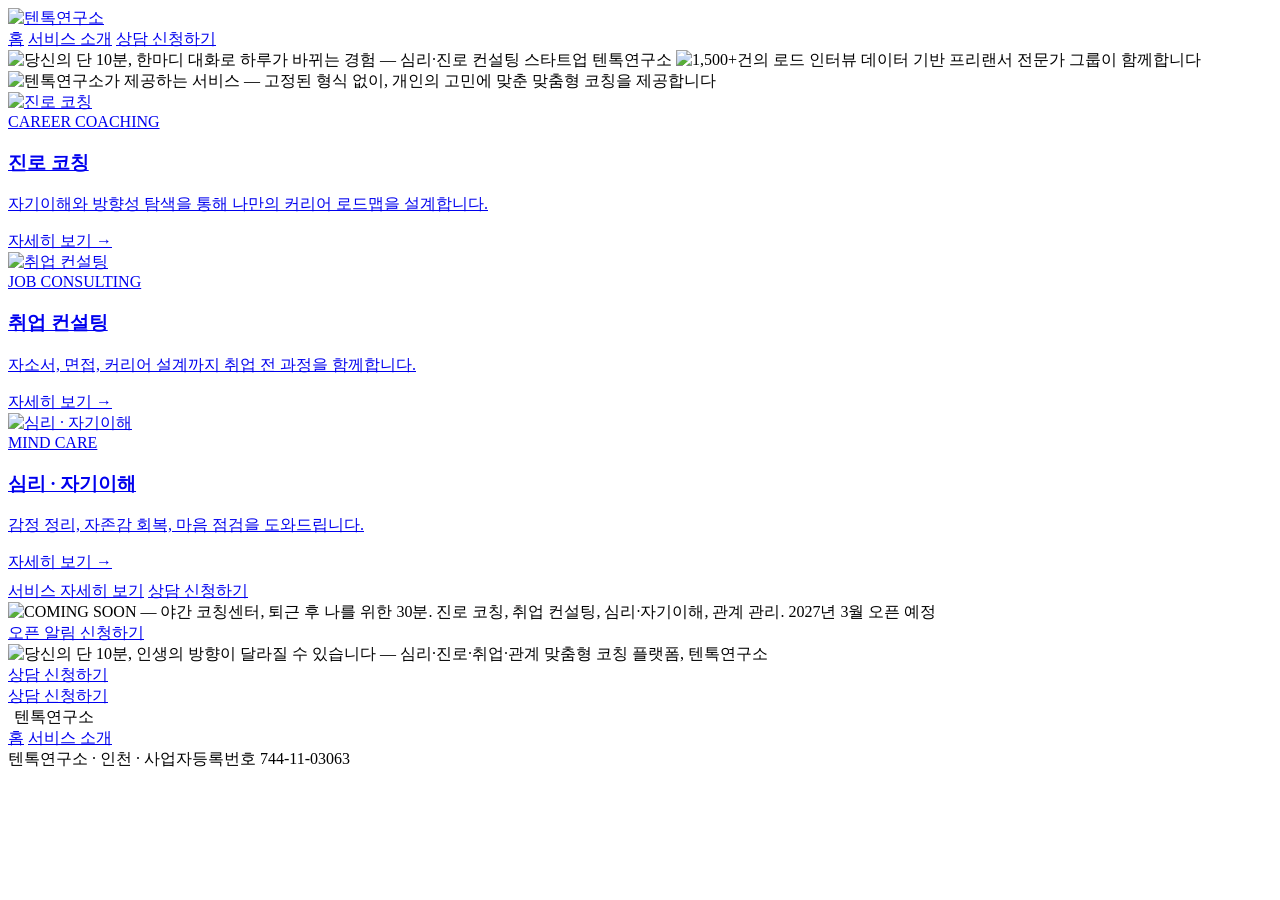
==== index.html @ 1bd574ee "Create index.html" ====
<!DOCTYPE html>
<html lang="ko">
<head>
<meta charset="UTF-8">
<meta name="viewport" content="width=device-width, initial-scale=1.0">
<title>텐톡연구소 | 진로·취업·심리 상담</title>
<meta name="description" content="텐톡연구소는 진로 코칭, 취업 컨설팅, 심리·자기이해 프로그램을 통해 단 10분이라도 진심으로 집중하는 상담을 지향합니다.">
<link rel="stylesheet" href="style.css">
</head>
<body>

<header class="site">
  <div class="wrap">
    <a class="logo" href="index.html"><img src="assets/logo-horizontal.png" alt="텐톡연구소"></a>
    <nav class="main-nav">
      <a href="index.html" onclick="var p=location.pathname.replace(/^.*\//,''); if(p===''||p==='index.html'){location.reload();return false;}">홈</a>
      <a href="service.html">서비스 소개</a>
      <a class="nav-cta" href="https://tentalklabs.netlify.app/" target="_blank" rel="noopener">상담 신청하기</a>
    </nav>
  </div>
</header>

<main>
  <section class="slideshow" aria-label="텐톡연구소 소개">
    <img src="assets/hero-photo.jpg" class="slide is-active" alt="당신의 단 10분, 한마디 대화로 하루가 바뀌는 경험 — 심리·진로 컨설팅 스타트업 텐톡연구소">
    <img src="assets/hero-photo-2.jpg" class="slide" alt="1,500+건의 로드 인터뷰 데이터 기반 프리랜서 전문가 그룹이 함께합니다">
  </section>

  <section class="block">
    <div class="banner-wrap">
      <img class="banner-img" src="assets/services-bg.jpg" alt="텐톡연구소가 제공하는 서비스 — 고정된 형식 없이, 개인의 고민에 맞춘 맞춤형 코칭을 제공합니다">
    </div>
    <div class="wrap">
      <div class="grid">
        <a class="card" href="service.html#career">
          <img src="assets/career.jpg" alt="진로 코칭">
          <div class="card-body">
            <div class="tag">CAREER COACHING</div>
            <h3>진로 코칭</h3>
            <p>자기이해와 방향성 탐색을 통해 나만의 커리어 로드맵을 설계합니다.</p>
            <span class="card-link">자세히 보기 →</span>
          </div>
        </a>
        <a class="card" href="service.html#consult">
          <img src="assets/consult.jpg" alt="취업 컨설팅">
          <div class="card-body">
            <div class="tag">JOB CONSULTING</div>
            <h3>취업 컨설팅</h3>
            <p>자소서, 면접, 커리어 설계까지 취업 전 과정을 함께합니다.</p>
            <span class="card-link">자세히 보기 →</span>
          </div>
        </a>
        <a class="card" href="service.html#mind">
          <img src="assets/mind.jpg" alt="심리 · 자기이해">
          <div class="card-body">
            <div class="tag">MIND CARE</div>
            <h3>심리 · 자기이해</h3>
            <p>감정 정리, 자존감 회복, 마음 점검을 도와드립니다.</p>
            <span class="card-link">자세히 보기 →</span>
          </div>
        </a>
      </div>

      <div class="cta-row" style="margin-top:8px;">
        <a class="btn btn-primary" href="service.html">서비스 자세히 보기</a>
        <a class="btn btn-ghost" href="https://tentalklabs.netlify.app/" target="_blank" rel="noopener">상담 신청하기</a>
      </div>
    </div>
  </section>

  <section class="block">
    <div class="banner-wrap">
      <img class="banner-img" src="assets/apply-bg.jpg" alt="COMING SOON — 야간 코칭센터, 퇴근 후 나를 위한 30분. 진로 코칭, 취업 컨설팅, 심리·자기이해, 관계 관리. 2027년 3월 오픈 예정">
    </div>
    <div class="wrap">
      <div class="cta-row">
        <a class="btn btn-primary" href="https://tentalklabs.netlify.app/" target="_blank" rel="noopener">오픈 알림 신청하기</a>
      </div>
    </div>
  </section>

  <section class="block">
    <div class="banner-wrap">
      <img class="banner-img" src="assets/closing-bg.jpg" alt="당신의 단 10분, 인생의 방향이 달라질 수 있습니다 — 심리·진로·취업·관계 맞춤형 코칭 플랫폼, 텐톡연구소">
    </div>
    <div class="wrap">
      <div class="cta-row">
        <a class="btn btn-primary" href="https://tentalklabs.netlify.app/" target="_blank" rel="noopener">상담 신청하기</a>
      </div>
    </div>
  </section>
</main>

<a class="floating-cta" href="https://tentalklabs.netlify.app/" target="_blank" rel="noopener">상담 신청하기</a>

<footer class="site">
  <div class="wrap">
    <div class="foot-top">
      <div class="foot-brand"><img src="assets/logo-mark.png" alt="" style="height:22px;width:auto;vertical-align:-5px;margin-right:6px;">텐톡연구소</div>
      <div class="foot-links">
        <a href="index.html">홈</a>
        <a href="service.html">서비스 소개</a>
      </div>
    </div>
    <div>텐톡연구소 · 인천 · 사업자등록번호 744-11-03063</div>
  </div>
</footer>

<script>
(function(){
  var slides = document.querySelectorAll('.slideshow .slide');
  if (slides.length < 2) return;
  var i = 0;
  setInterval(function(){
    slides[i].classList.remove('is-active');
    i = (i + 1) % slides.length;
    slides[i].classList.add('is-active');
  }, 4500);
})();
</script>

</body>
</html>
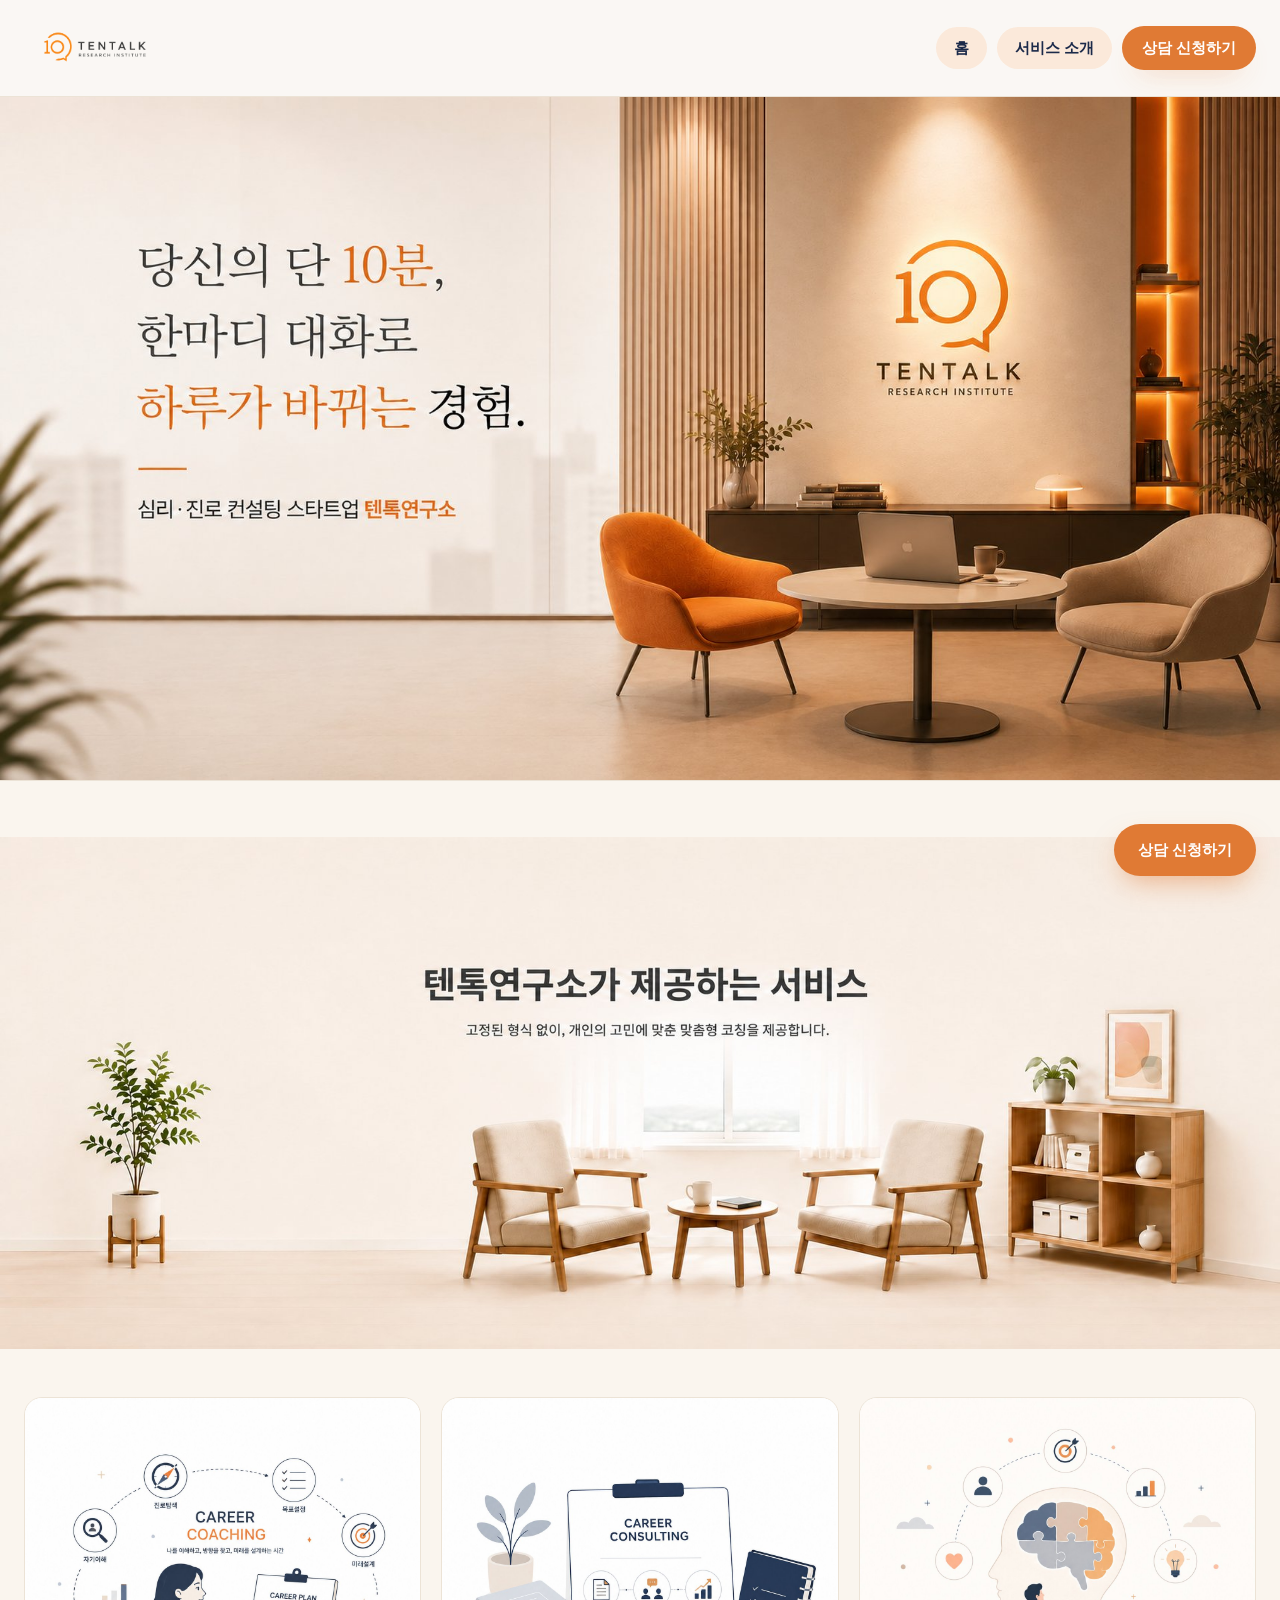
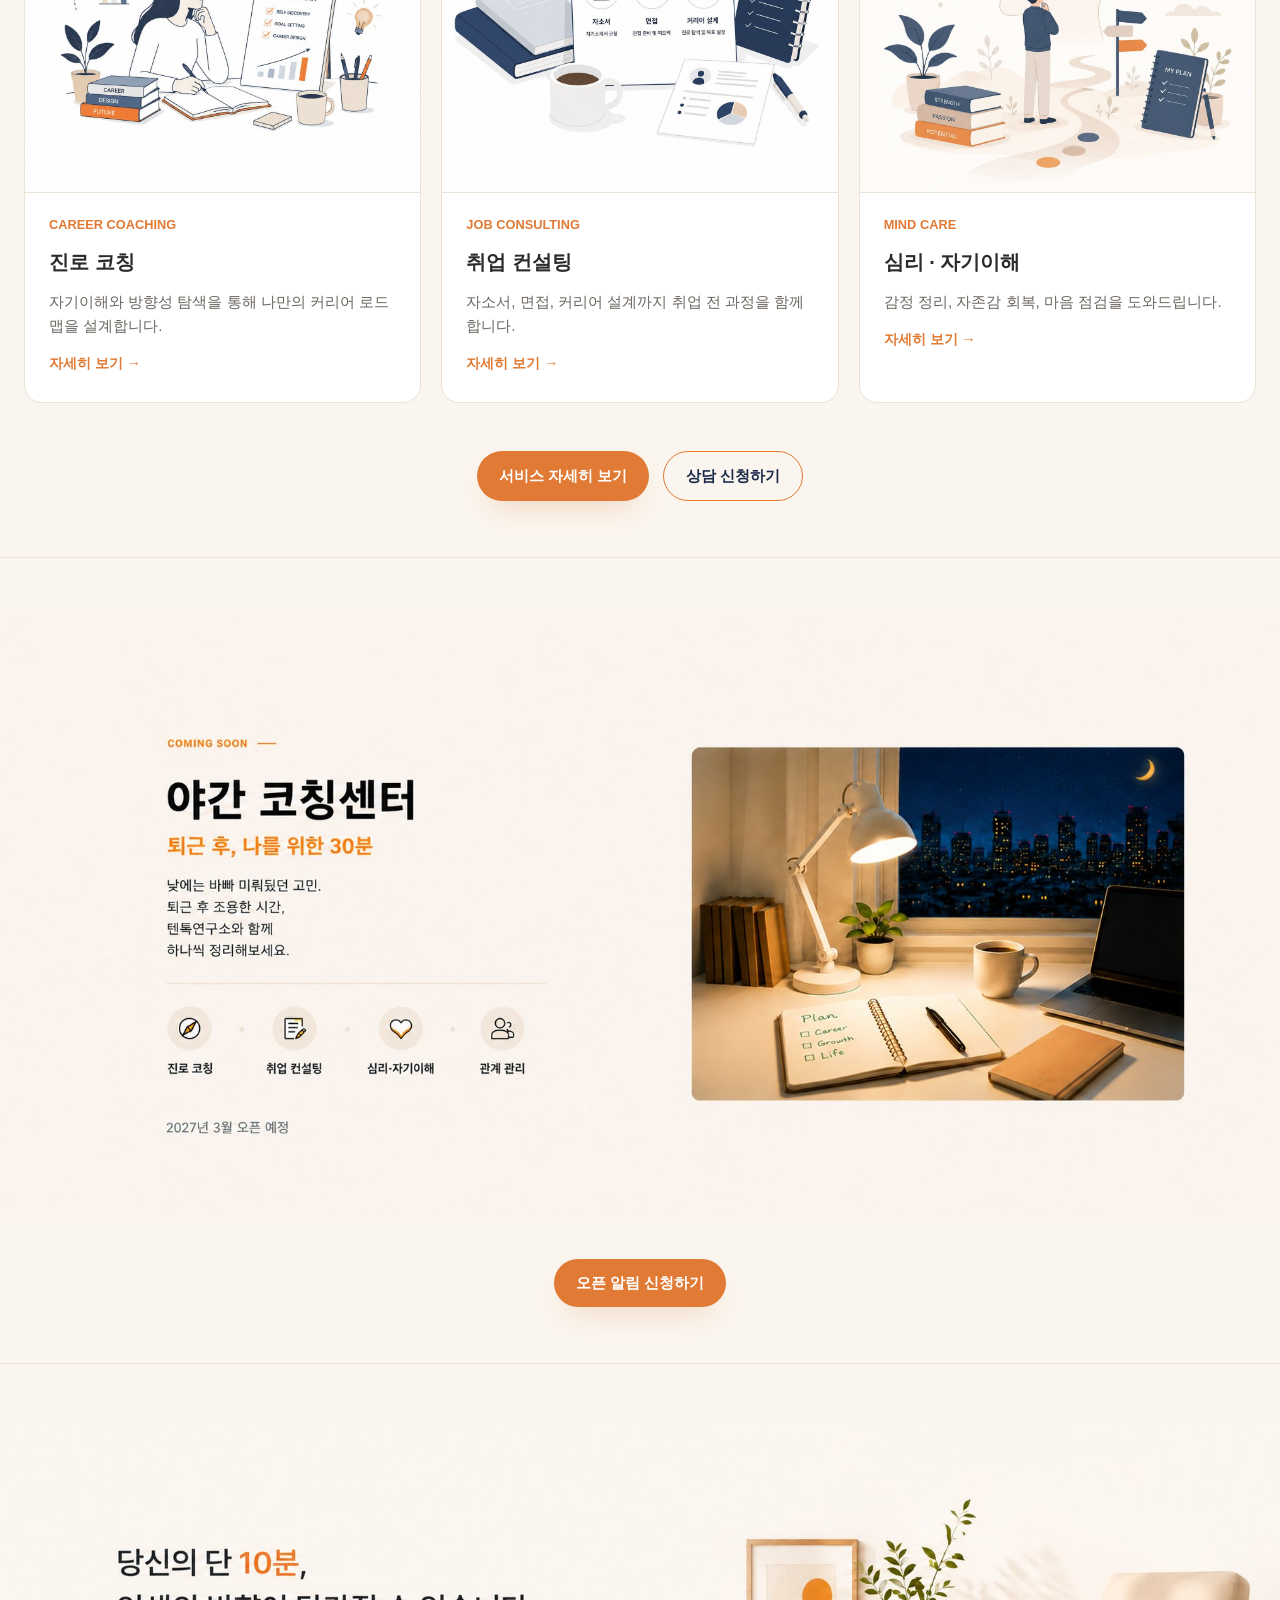
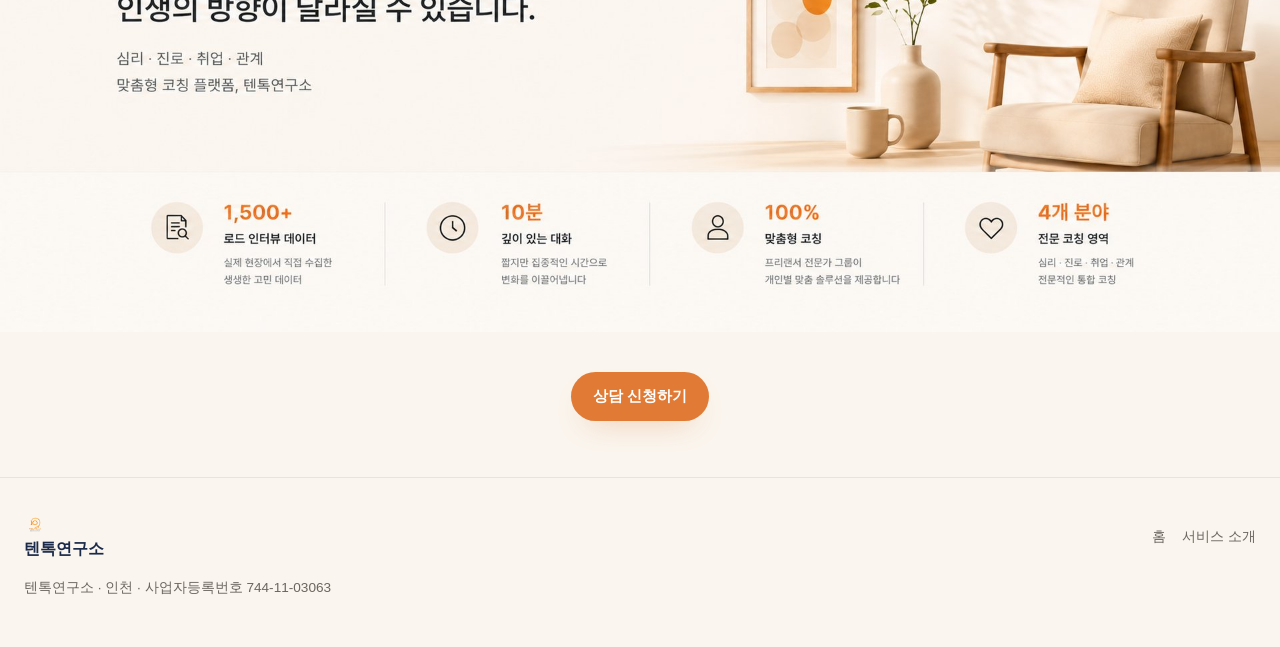
==== commit cd928c2f: "Add Naver site verification tag" ====
--- a/index.html
+++ b/index.html
@@ -5,6 +5,7 @@
 <meta name="viewport" content="width=device-width, initial-scale=1.0">
 <title>텐톡연구소 | 진로·취업·심리 상담</title>
 <meta name="description" content="텐톡연구소는 진로 코칭, 취업 컨설팅, 심리·자기이해 프로그램을 통해 단 10분이라도 진심으로 집중하는 상담을 지향합니다.">
+<meta name="naver-site-verification" content="72944dfacb6ba482133bea6f29d130b11bbeda27" />
 <link rel="stylesheet" href="style.css">
 </head>
 <body>
--- a/style.css
+++ b/style.css
@@ -0,0 +1,452 @@
+/* 텐톡연구소 — 정적 사이트 스타일 */
+
+:root {
+  --bg: #faf5ee;
+  --surface: #ffffff;
+  --ink: #2b2b2b;
+  --ink-soft: #6b6660;
+  --teal: #e07a34;      /* brand orange (was teal) */
+  --teal-dark: #1b2a4a; /* brand navy, used for headings */
+  --teal-soft: #fbe9da; /* soft orange tint */
+  --line: #ece3d6;
+  --radius: 18px;
+  --shadow: 0 14px 30px -16px rgba(224, 122, 52, 0.45);
+}
+
+* { box-sizing: border-box; }
+
+html { scroll-behavior: smooth; }
+
+body {
+  margin: 0;
+  background: var(--bg);
+  color: var(--ink);
+  font-family: "Pretendard", "Apple SD Gothic Neo", "Malgun Gothic", -apple-system,
+    BlinkMacSystemFont, sans-serif;
+  line-height: 1.6;
+  -webkit-font-smoothing: antialiased;
+}
+
+a { color: inherit; text-decoration: none; }
+
+img { max-width: 100%; display: block; }
+
+.wrap {
+  max-width: 1400px;
+  margin: 0 auto;
+  padding: 0 24px;
+}
+
+/* header */
+header.site {
+  position: sticky;
+  top: 0;
+  z-index: 20;
+  background: rgba(250, 248, 244, 0.9);
+  backdrop-filter: blur(8px);
+  border-bottom: 1px solid var(--line);
+}
+
+header.site .wrap {
+  display: flex;
+  align-items: center;
+  justify-content: space-between;
+  min-height: 68px;
+  padding-top: 10px;
+  padding-bottom: 10px;
+}
+
+.logo {
+  font-weight: 800;
+  font-size: 1.15rem;
+  letter-spacing: -0.02em;
+  color: var(--teal-dark);
+  display: flex;
+  align-items: center;
+}
+
+.logo img { height: 76px; width: auto; display: block; }
+
+@media (max-width: 780px) {
+  .logo img { height: 52px; }
+}
+
+nav.main-nav {
+  display: flex;
+  align-items: center;
+  gap: 10px;
+  font-size: 0.95rem;
+  font-weight: 600;
+  color: var(--ink-soft);
+}
+
+nav.main-nav a {
+  border-radius: 999px;
+  white-space: nowrap;
+  transition: background 0.15s ease, color 0.15s ease, transform 0.15s ease;
+}
+
+nav.main-nav a:not(.nav-cta) {
+  padding: 9px 18px;
+  background: var(--teal-soft);
+  color: var(--teal-dark);
+}
+
+nav.main-nav a:not(.nav-cta):hover {
+  background: var(--teal);
+  color: #fff;
+}
+
+.btn {
+  display: inline-flex;
+  align-items: center;
+  gap: 8px;
+  padding: 12px 22px;
+  border-radius: 999px;
+  font-weight: 700;
+  font-size: 0.95rem;
+  transition: transform 0.15s ease, box-shadow 0.15s ease;
+}
+
+.btn-primary {
+  background: var(--teal);
+  color: #fff;
+  box-shadow: var(--shadow);
+}
+
+.btn-primary:hover { transform: translateY(-2px); }
+
+.btn-ghost {
+  border: 1.5px solid var(--teal);
+  color: var(--teal-dark);
+}
+
+/* hero */
+.hero {
+  padding: 40px 0 64px;
+  text-align: center;
+}
+
+.hero-banner {
+  width: 100%;
+  border-radius: 20px;
+  overflow: hidden;
+  margin-bottom: 44px;
+  box-shadow: var(--shadow);
+}
+
+.hero-banner img { width: 100%; display: block; }
+
+/* full-bleed rotating slideshow (home page top) */
+.slideshow {
+  position: relative;
+  width: 100%;
+  aspect-ratio: 1400 / 747;
+  overflow: hidden;
+  background: var(--surface);
+}
+
+.slideshow .slide {
+  position: absolute;
+  inset: 0;
+  width: 100%;
+  height: 100%;
+  object-fit: cover;
+  opacity: 0;
+  transition: opacity 1.2s ease;
+}
+
+.slideshow .slide.is-active { opacity: 1; }
+
+/* full-width banner images with baked-in copy (services / coming-soon / closing) */
+.banner-wrap {
+  width: 100%;
+  margin-bottom: 40px;
+}
+
+.banner-img {
+  width: 100%;
+  display: block;
+}
+
+
+.eyebrow {
+  display: inline-block;
+  padding: 6px 16px;
+  border-radius: 999px;
+  background: var(--teal-soft);
+  color: var(--teal-dark);
+  font-size: 0.85rem;
+  font-weight: 700;
+  margin-bottom: 22px;
+}
+
+.hero h1 {
+  font-size: clamp(1.9rem, 4vw, 2.7rem);
+  line-height: 1.35;
+  letter-spacing: -0.02em;
+  margin: 0 0 18px;
+  color: var(--teal-dark);
+}
+
+.hero p.lead {
+  color: var(--ink-soft);
+  font-size: 1.05rem;
+  max-width: 560px;
+  margin: 0 auto 34px;
+}
+
+.cta-row {
+  display: flex;
+  justify-content: center;
+  gap: 14px;
+  flex-wrap: wrap;
+}
+
+/* nav CTA pill (the one button that should always look "live") */
+.nav-cta {
+  background: var(--teal);
+  color: #fff !important;
+  padding: 10px 20px;
+  border-radius: 999px;
+  font-weight: 700;
+  box-shadow: var(--shadow);
+  transition: transform 0.15s ease;
+}
+
+.nav-cta:hover { transform: translateY(-1px); color: #fff; }
+
+/* floating always-visible CTA */
+.floating-cta {
+  position: fixed;
+  right: 24px;
+  bottom: 24px;
+  z-index: 30;
+  background: var(--teal);
+  color: #fff;
+  padding: 14px 24px;
+  border-radius: 999px;
+  font-weight: 700;
+  font-size: 0.95rem;
+  box-shadow: 0 12px 28px -8px rgba(224, 122, 52, 0.55);
+  transition: transform 0.15s ease;
+}
+
+.floating-cta:hover { transform: translateY(-2px); color: #fff; }
+
+@media (max-width: 780px) {
+  .floating-cta { right: 16px; bottom: 16px; padding: 12px 20px; font-size: 0.88rem; }
+}
+
+/* service cards grid */
+.grid {
+  display: grid;
+  grid-template-columns: repeat(3, 1fr);
+  gap: 20px;
+  margin: 48px 0;
+}
+
+@media (max-width: 780px) {
+  .grid { grid-template-columns: 1fr; }
+  nav.main-nav { gap: 6px; font-size: 0.82rem; }
+  nav.main-nav a:not(.nav-cta) { padding: 7px 11px; }
+  .nav-cta { padding: 8px 14px; }
+}
+
+/* extra breathing room for narrow phones (iPhone SE/mini, small Android) */
+@media (max-width: 400px) {
+  header.site .wrap { padding-left: 16px; padding-right: 16px; }
+  .logo img { height: 44px; }
+  nav.main-nav { gap: 5px; font-size: 0.76rem; }
+  nav.main-nav a:not(.nav-cta) { padding: 6px 9px; }
+  .nav-cta { padding: 7px 12px; }
+}
+
+/* safety net: never allow a rogue element to force page-wide horizontal scroll */
+html, body { overflow-x: hidden; }
+
+.card {
+  background: var(--surface);
+  border: 1px solid var(--line);
+  border-radius: var(--radius);
+  overflow: hidden;
+  text-align: left;
+  display: block;
+  cursor: pointer;
+  transition: transform 0.18s ease, box-shadow 0.18s ease, border-color 0.18s ease;
+}
+
+.card:hover {
+  transform: translateY(-4px);
+  box-shadow: var(--shadow);
+  border-color: var(--teal);
+}
+
+.card .card-link {
+  display: inline-block;
+  margin-top: 14px;
+  font-size: 0.88rem;
+  font-weight: 700;
+  color: var(--teal);
+}
+
+.card img {
+  width: 100%;
+  aspect-ratio: 1 / 1;
+  object-fit: cover;
+  background: #fff;
+  border-bottom: 1px solid var(--line);
+}
+
+.card .card-body { padding: 22px 24px 26px; }
+
+.card .tag {
+  font-size: 0.8rem;
+  font-weight: 700;
+  color: var(--teal);
+  margin-bottom: 10px;
+}
+
+.card h3 {
+  margin: 0 0 12px;
+  font-size: 1.25rem;
+  color: var(--ink);
+}
+
+.card p { color: var(--ink-soft); margin: 0; font-size: 0.95rem; }
+
+/* section */
+section.block {
+  padding: 56px 0;
+  border-top: 1px solid var(--line);
+}
+
+section.block h2 {
+  font-size: 1.6rem;
+  color: var(--teal-dark);
+  letter-spacing: -0.02em;
+  margin-bottom: 10px;
+}
+
+section.block > .wrap > p.section-lead {
+  color: var(--ink-soft);
+  margin-bottom: 40px;
+  max-width: 620px;
+}
+
+.service-detail {
+  display: grid;
+  grid-template-columns: 1fr 1fr;
+  gap: 40px;
+  padding: 36px 0;
+  border-top: 1px solid var(--line);
+  align-items: start;
+}
+
+.service-detail:first-of-type { border-top: none; padding-top: 0; }
+
+.service-detail img {
+  width: 100%;
+  border-radius: var(--radius);
+  border: 1px solid var(--line);
+}
+
+.service-detail .text-col { display: flex; flex-direction: column; gap: 16px; }
+
+@media (max-width: 780px) {
+  .service-detail { grid-template-columns: 1fr; gap: 18px; }
+}
+
+.service-detail h3 {
+  font-size: 1.3rem;
+  color: var(--teal-dark);
+  margin: 0 0 12px;
+}
+
+.service-detail p { color: var(--ink-soft); margin: 0 0 16px; }
+
+.service-detail ul {
+  list-style: none;
+  margin: 0;
+  padding: 0;
+  display: flex;
+  flex-direction: column;
+  gap: 10px;
+}
+
+.service-detail li {
+  background: var(--teal-soft);
+  color: var(--teal-dark);
+  font-weight: 600;
+  font-size: 0.92rem;
+  padding: 10px 16px;
+  border-radius: 10px;
+}
+
+/* process steps */
+.steps {
+  display: grid;
+  grid-template-columns: repeat(4, 1fr);
+  gap: 18px;
+}
+
+@media (max-width: 780px) {
+  .steps { grid-template-columns: repeat(2, 1fr); }
+}
+
+.step {
+  background: var(--surface);
+  border: 1px solid var(--line);
+  border-radius: var(--radius);
+  padding: 24px 18px;
+}
+
+.step .num {
+  font-size: 1.6rem;
+  font-weight: 800;
+  color: var(--teal-soft);
+  -webkit-text-stroke: 1.5px var(--teal);
+  margin-bottom: 10px;
+}
+
+.step h4 { margin: 0 0 6px; font-size: 1.02rem; color: var(--ink); }
+.step p { margin: 0; color: var(--ink-soft); font-size: 0.88rem; }
+
+/* closing CTA */
+.closing {
+  text-align: center;
+  padding: 60px 0 80px;
+}
+
+.closing h2 { color: var(--teal-dark); margin-bottom: 12px; }
+.closing p { color: var(--ink-soft); margin-bottom: 28px; }
+
+/* footer */
+footer.site {
+  border-top: 1px solid var(--line);
+  padding: 36px 0 48px;
+  color: var(--ink-soft);
+  font-size: 0.85rem;
+}
+
+footer.site .foot-top {
+  display: flex;
+  justify-content: space-between;
+  align-items: center;
+  flex-wrap: wrap;
+  gap: 12px;
+  margin-bottom: 16px;
+}
+
+footer.site .foot-brand {
+  font-weight: 800;
+  color: var(--teal-dark);
+  font-size: 1rem;
+}
+
+footer.site .foot-links {
+  display: flex;
+  gap: 16px;
+}
+
+footer.site .foot-links a:hover { color: var(--teal-dark); }
